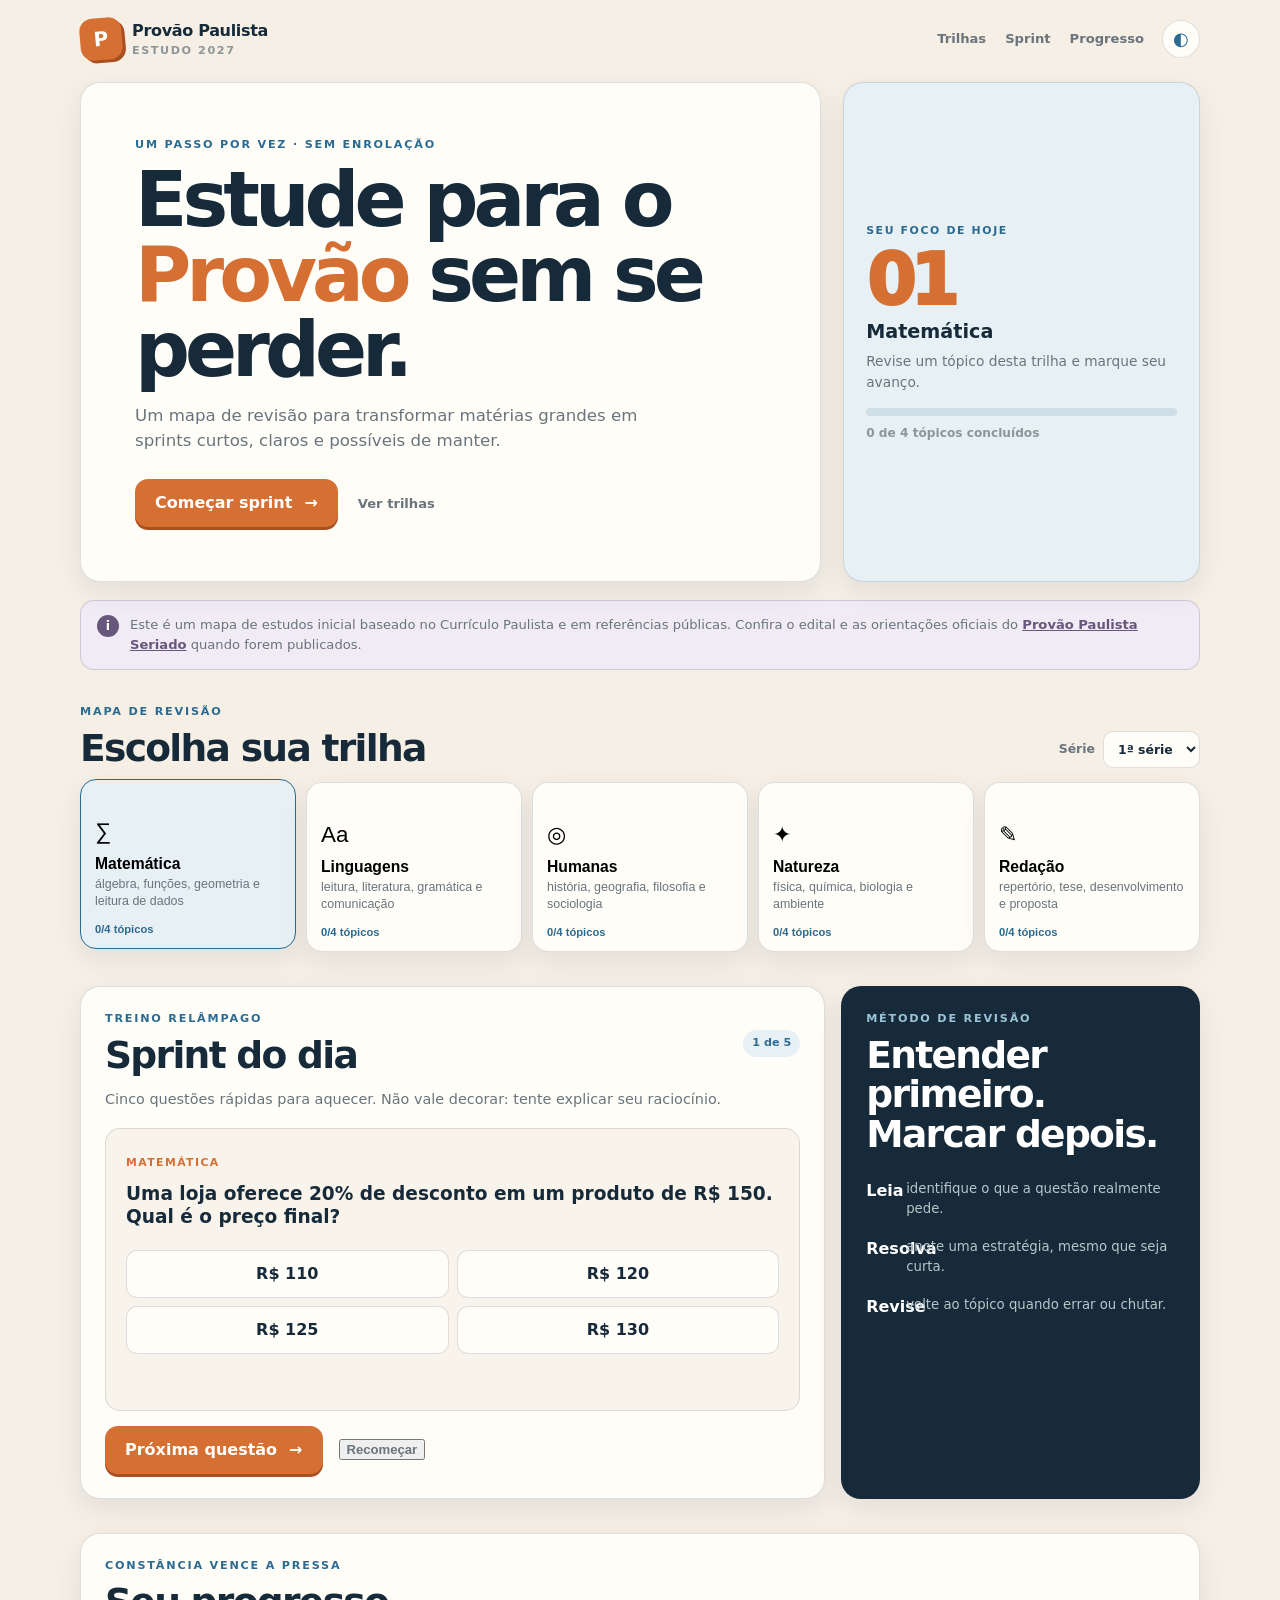
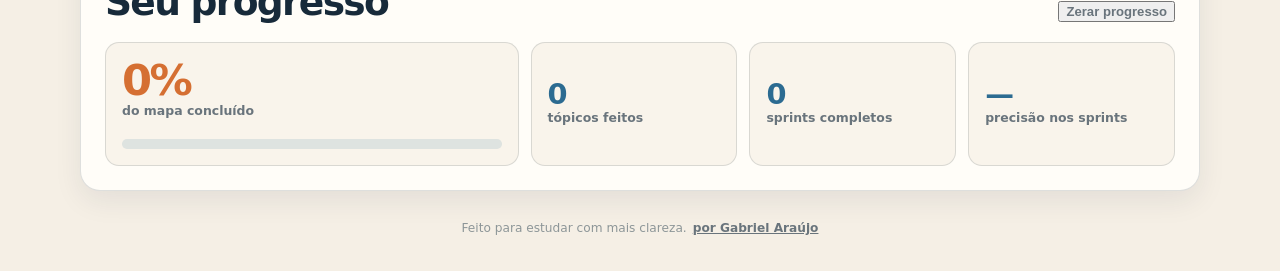
==== index.html @ 5decb78e "fix: adicionar entrada do GitHub Pages na raiz" ====
<!doctype html>
<html lang="pt-BR">
<head>
  <meta charset="utf-8">
  <meta name="viewport" content="width=device-width, initial-scale=1">
  <meta http-equiv="refresh" content="0; url=public/">
  <title>Provão Paulista 2027</title>
  <script>window.location.replace("public/");</script>
</head>
<body>
  <p>Abrindo o <a href="public/">Provão Paulista 2027</a>...</p>
</body>
</html>
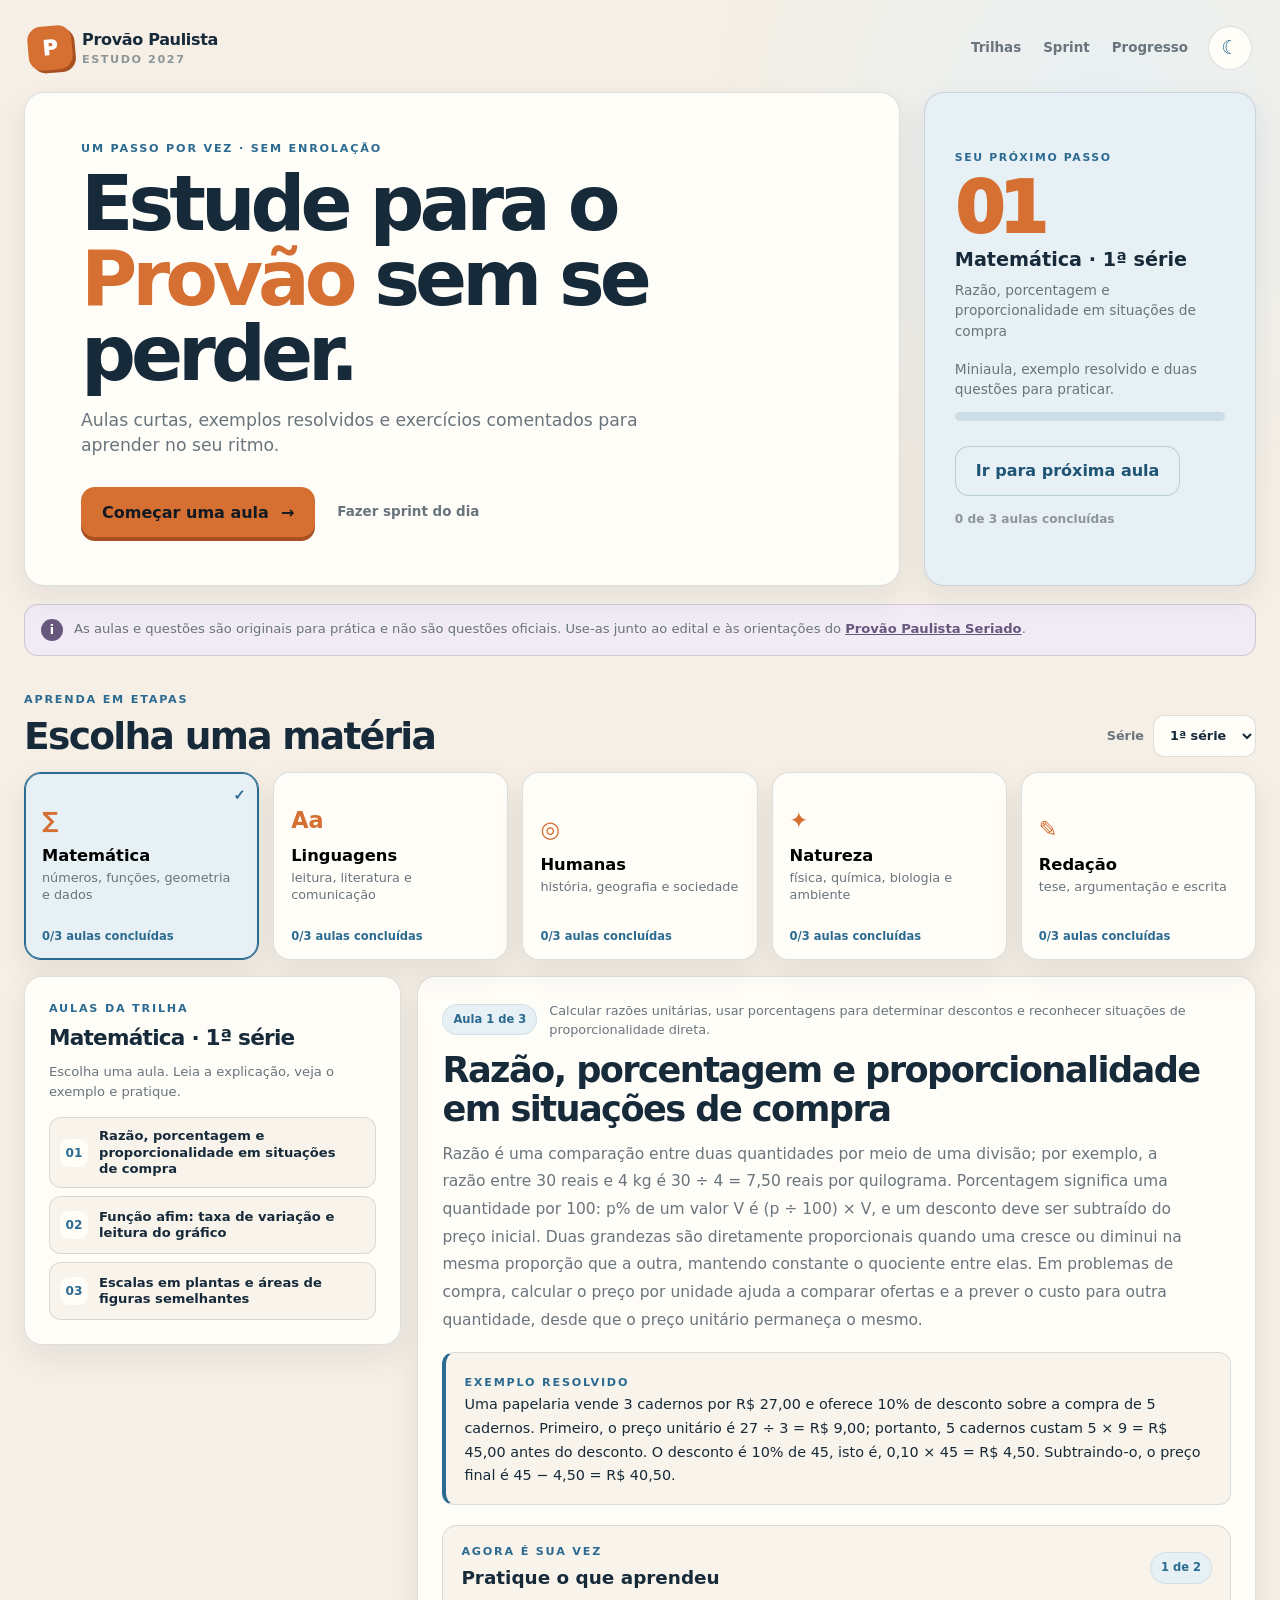
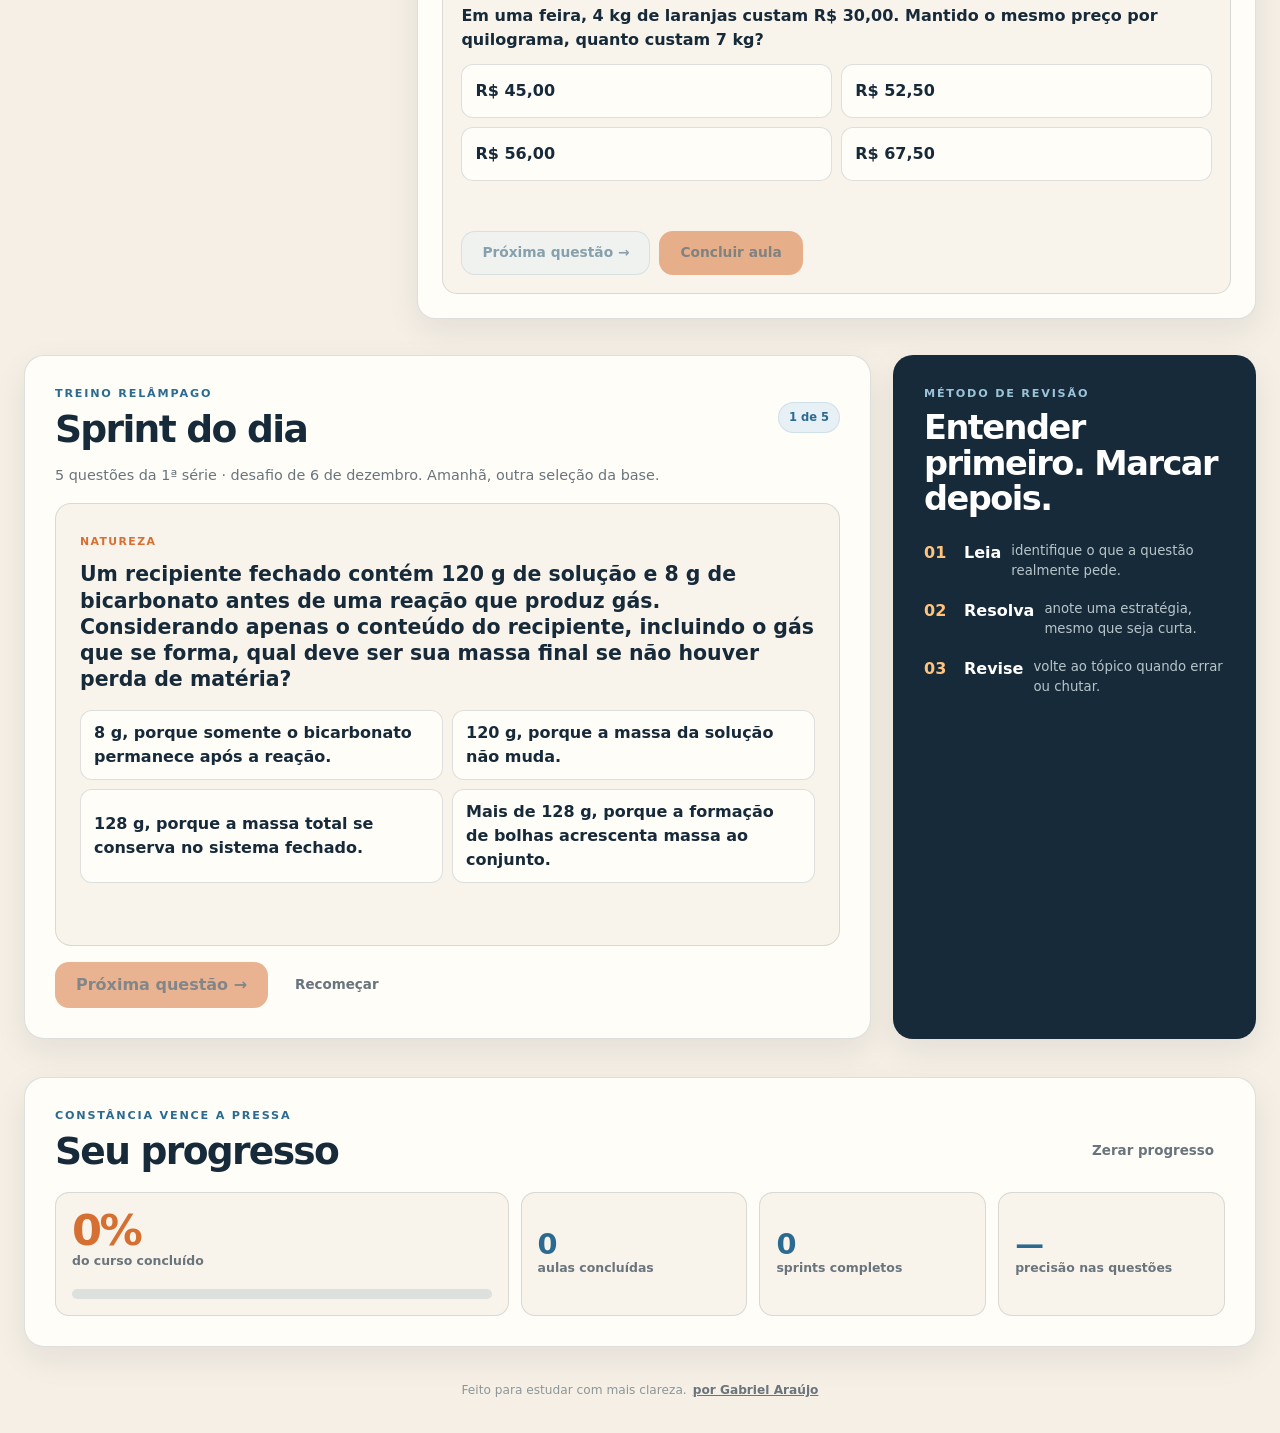
==== commit fb719637: "fix: add social preview metadata to published root page" ====
--- a/index.html
+++ b/index.html
@@ -3,6 +3,18 @@
 <head>
   <meta charset="utf-8">
   <meta name="viewport" content="width=device-width, initial-scale=1">
+  <meta name="description" content="Aulas curtas, exemplos e exercícios comentados em Matemática, Linguagens, Humanas, Natureza e Redação.">
+  <link rel="canonical" href="https://gabrielaraujo-eng.github.io/provao-paulista-2027/">
+  <meta property="og:title" content="Provão Paulista 2027 · estudo em ritmo de sprint">
+  <meta property="og:description" content="Aulas curtas, exemplos e exercícios comentados em Matemática, Linguagens, Humanas, Natureza e Redação.">
+  <meta property="og:type" content="website">
+  <meta property="og:url" content="https://gabrielaraujo-eng.github.io/provao-paulista-2027/">
+  <meta property="og:image" content="https://gabrielaraujo-eng.github.io/provao-paulista-2027/public/assets/provao-paulista-2027-og.png">
+  <meta property="og:image:alt" content="Provão Paulista 2027 — estudo em ritmo de sprint">
+  <meta name="twitter:card" content="summary_large_image">
+  <meta name="twitter:title" content="Provão Paulista 2027 · estudo em ritmo de sprint">
+  <meta name="twitter:description" content="Aulas curtas, exemplos e exercícios comentados em Matemática, Linguagens, Humanas, Natureza e Redação.">
+  <meta name="twitter:image" content="https://gabrielaraujo-eng.github.io/provao-paulista-2027/public/assets/provao-paulista-2027-og.png">
   <meta http-equiv="refresh" content="0; url=public/">
   <title>Provão Paulista 2027</title>
   <script>window.location.replace("public/");</script>
